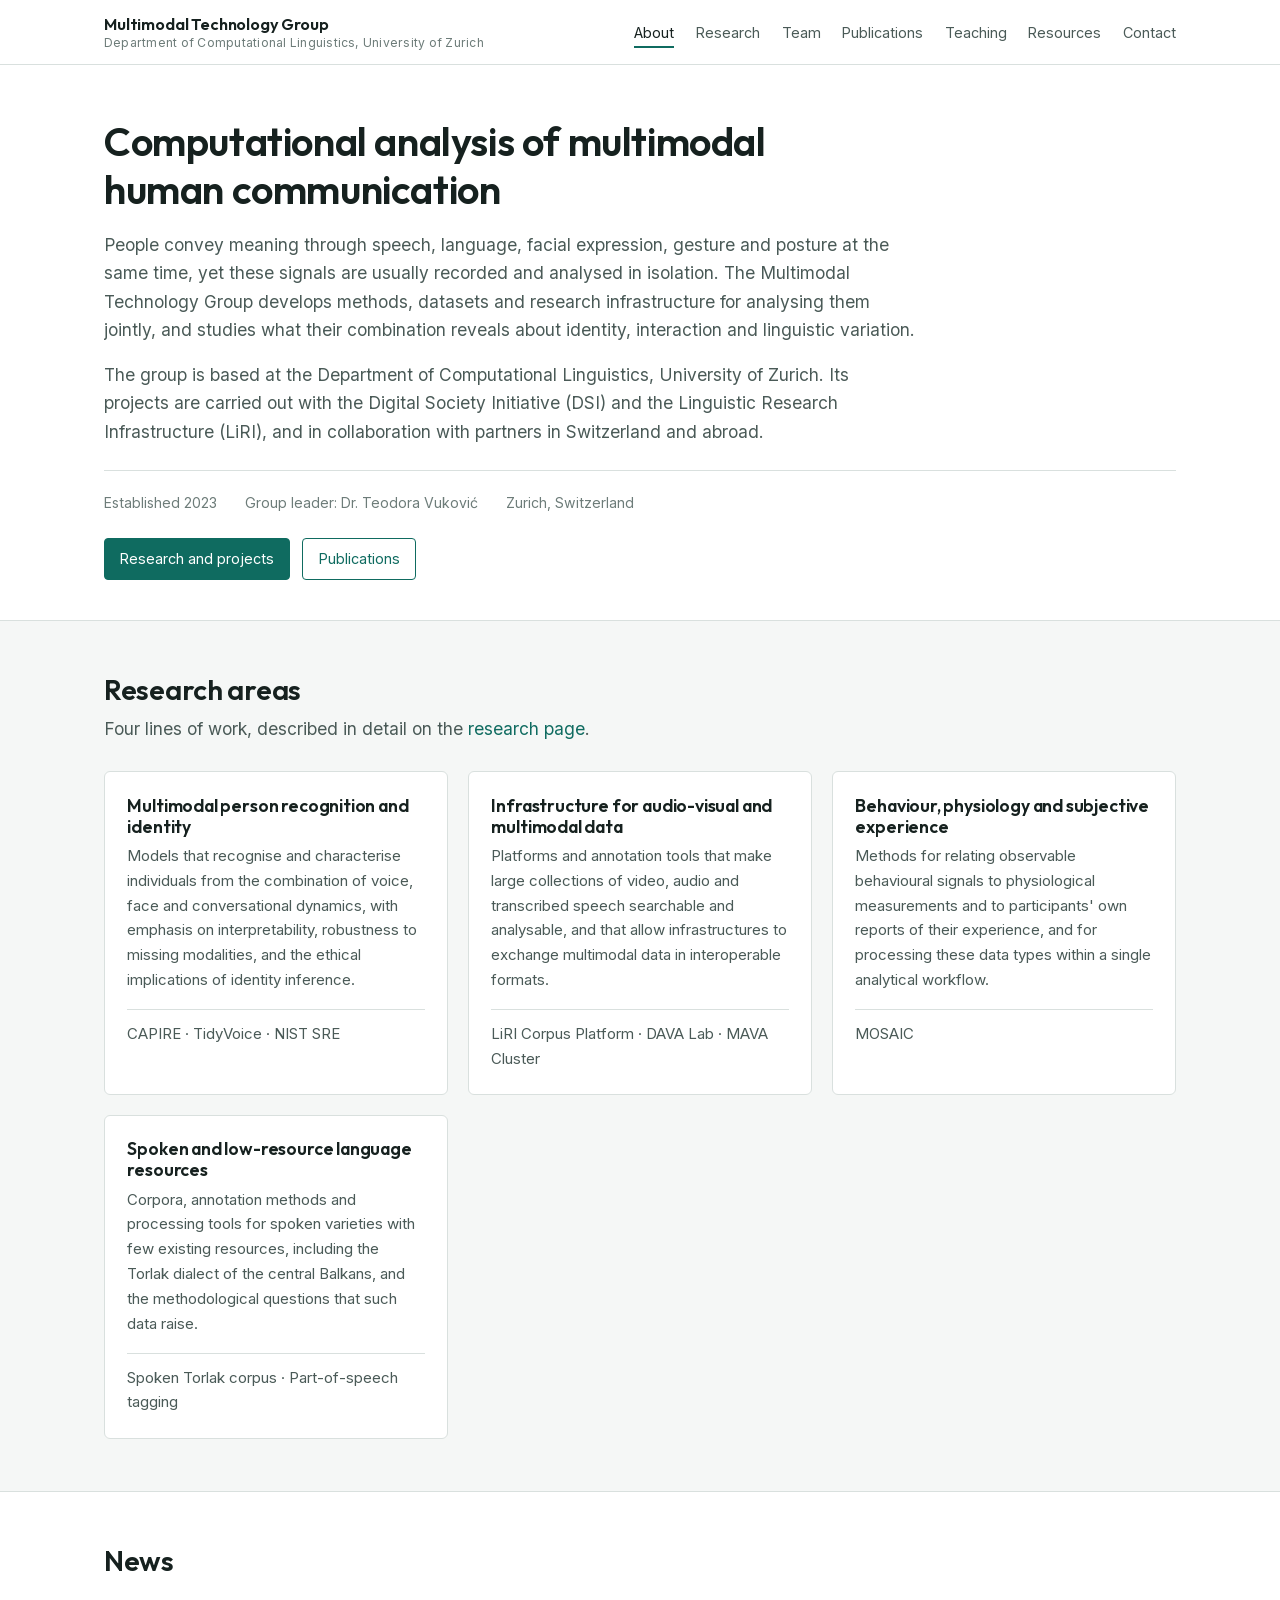
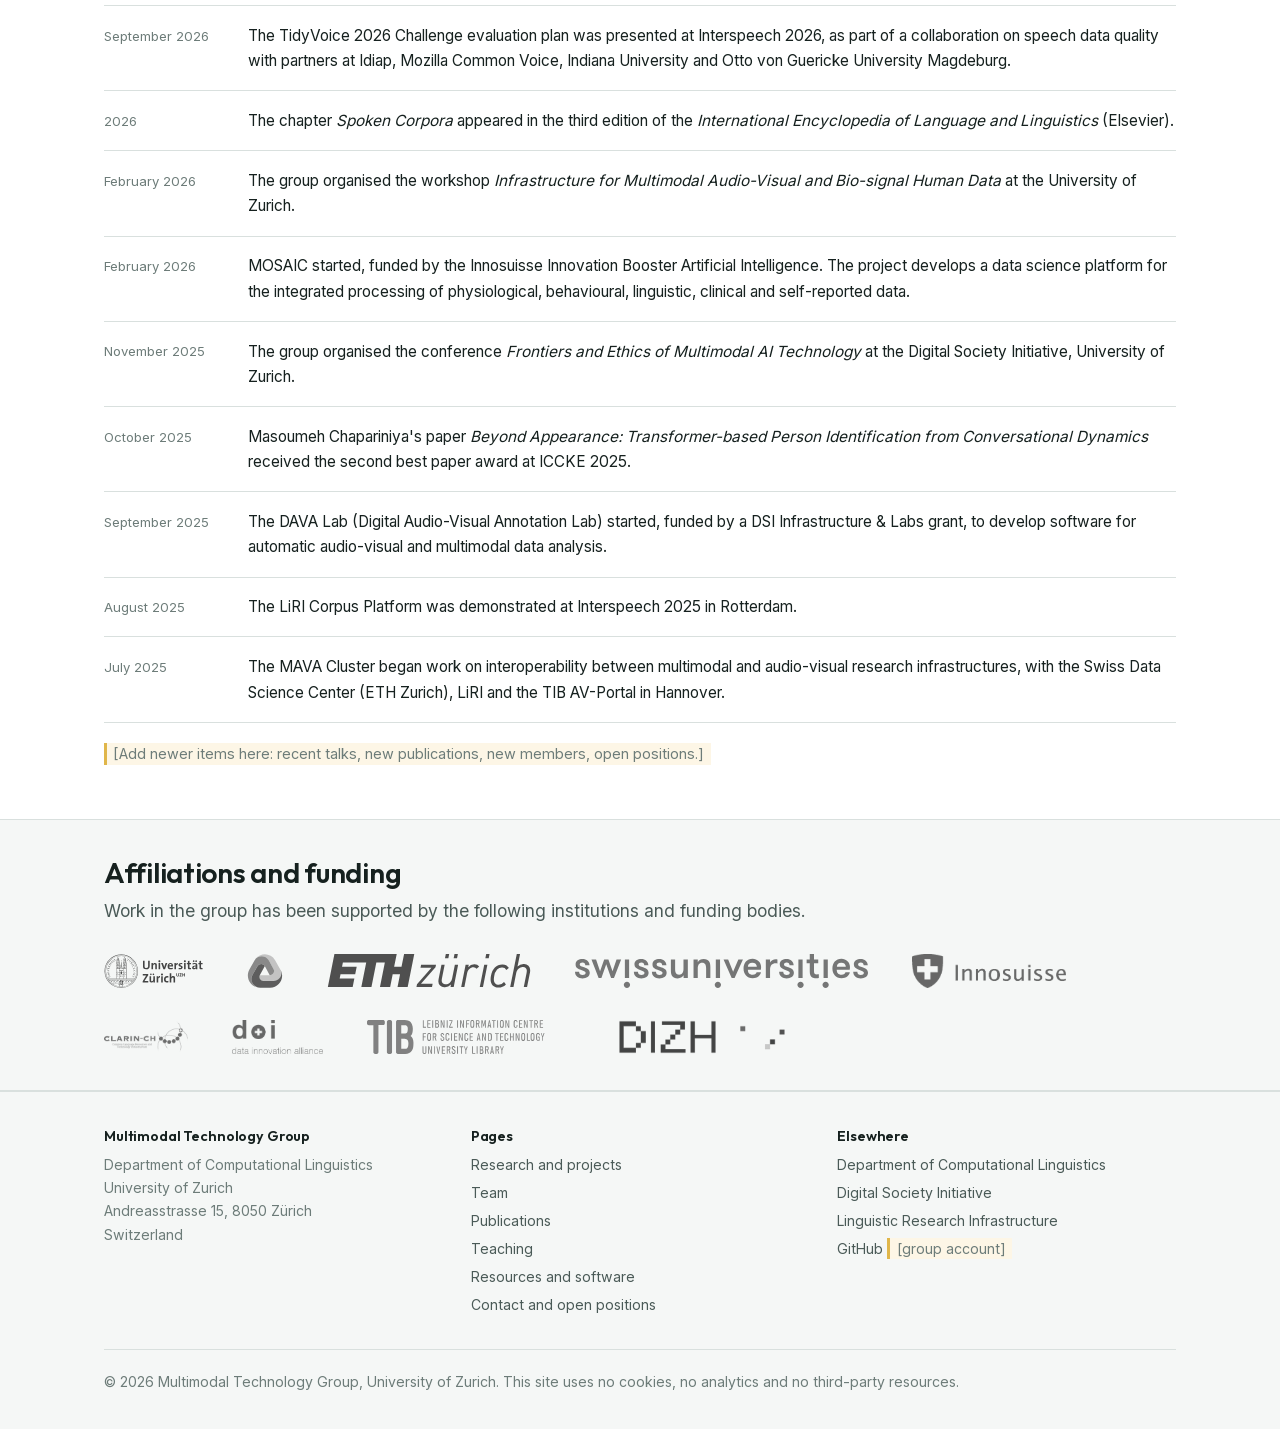
==== index.html @ 4d5e39e8 "Create the Multimodal Technology Group website Seven static pages — about and news, research, team, " ====
<!DOCTYPE html>
<html lang="en-GB">
<head>
<meta charset="UTF-8">
<meta name="viewport" content="width=device-width, initial-scale=1.0">
<title>Multimodal Technology Group | University of Zurich</title>
<meta name="description" content="The Multimodal Technology Group at the Department of Computational Linguistics, University of Zurich, develops computational methods and research infrastructure for the joint analysis of speech, language, facial expression, body movement and physiological signals.">
<meta property="og:type" content="website">
<meta property="og:title" content="Multimodal Technology Group | University of Zurich">
<meta property="og:description" content="Computational methods and research infrastructure for the joint analysis of speech, language, facial expression, body movement and physiological signals.">
<meta property="og:locale" content="en_GB">
<link rel="icon" type="image/svg+xml" href="assets/favicon.svg">
<link rel="stylesheet" href="styles.css">
</head>
<body>
<a class="skip-link" href="#main">Skip to content</a>

<header class="site-header">
  <div class="header-inner">
    <a class="brand" href="index.html">
      <span class="brand__name">Multimodal Technology Group</span>
      <span class="brand__unit">Department of Computational Linguistics, University of Zurich</span>
    </a>
    <button class="nav-toggle" type="button" aria-expanded="false" aria-controls="site-nav" aria-label="Open menu">
      <svg viewBox="0 0 24 24" aria-hidden="true"><path d="M3 6h18v2H3zm0 5h18v2H3zm0 5h18v2H3z"/></svg>
    </button>
    <nav class="site-nav" id="site-nav" aria-label="Main">
      <ul>
        <li><a href="index.html" aria-current="page">About</a></li>
        <li><a href="research.html">Research</a></li>
        <li><a href="team.html">Team</a></li>
        <li><a href="publications.html">Publications</a></li>
        <li><a href="teaching.html">Teaching</a></li>
        <li><a href="resources.html">Resources</a></li>
        <li><a href="contact.html">Contact</a></li>
      </ul>
    </nav>
  </div>
</header>

<main id="main">

<section class="intro">
  <div class="wrap">
    <h1>Computational analysis of multimodal human communication</h1>
    <p>People convey meaning through speech, language, facial expression, gesture and posture at the same time, yet
      these signals are usually recorded and analysed in isolation. The Multimodal Technology Group develops methods,
      datasets and research infrastructure for analysing them jointly, and studies what their combination reveals about
      identity, interaction and linguistic variation.</p>
    <p>The group is based at the Department of Computational Linguistics, University of Zurich. Its projects are carried
      out with the Digital Society Initiative (DSI) and the Linguistic Research Infrastructure (LiRI), and in
      collaboration with partners in Switzerland and abroad.</p>
    <div class="intro__meta">
      <span>Established 2023</span>
      <span>Group leader: Dr. Teodora Vuković</span>
      <span>Zurich, Switzerland</span>
    </div>
    <div class="actions">
      <a class="btn btn--solid" href="research.html">Research and projects</a>
      <a class="btn" href="publications.html">Publications</a>
    </div>
  </div>
</section>

<section class="band">
  <div class="wrap">
    <div class="section-head">
      <h2>Research areas</h2>
      <p class="lead">Four lines of work, described in detail on the <a href="research.html">research page</a>.</p>
    </div>
    <div class="grid grid-2">
      <article class="card">
        <h3>Multimodal person recognition and identity</h3>
        <p>Models that recognise and characterise individuals from the combination of voice, face and conversational
          dynamics, with emphasis on interpretability, robustness to missing modalities, and the ethical implications of
          identity inference.</p>
        <p class="card__meta">CAPIRE · TidyVoice · NIST SRE</p>
      </article>
      <article class="card">
        <h3>Infrastructure for audio-visual and multimodal data</h3>
        <p>Platforms and annotation tools that make large collections of video, audio and transcribed speech searchable
          and analysable, and that allow infrastructures to exchange multimodal data in interoperable formats.</p>
        <p class="card__meta">LiRI Corpus Platform · DAVA Lab · MAVA Cluster</p>
      </article>
      <article class="card">
        <h3>Behaviour, physiology and subjective experience</h3>
        <p>Methods for relating observable behavioural signals to physiological measurements and to participants' own
          reports of their experience, and for processing these data types within a single analytical workflow.</p>
        <p class="card__meta">MOSAIC</p>
      </article>
      <article class="card">
        <h3>Spoken and low-resource language resources</h3>
        <p>Corpora, annotation methods and processing tools for spoken varieties with few existing resources, including
          the Torlak dialect of the central Balkans, and the methodological questions that such data raise.</p>
        <p class="card__meta">Spoken Torlak corpus · Part-of-speech tagging</p>
      </article>
    </div>
  </div>
</section>

<section id="news">
  <div class="wrap">
    <div class="section-head">
      <h2>News</h2>
    </div>
    <ul class="news">
      <li>
        <time datetime="2026-09">September 2026</time>
        <div>
          <p>The TidyVoice 2026 Challenge evaluation plan was presented at Interspeech 2026, as part of a collaboration
            on speech data quality with partners at Idiap, Mozilla Common Voice, Indiana University and
            Otto von Guericke University Magdeburg.</p>
        </div>
      </li>
      <li>
        <time datetime="2026-04">2026</time>
        <div>
          <p>The chapter <em>Spoken Corpora</em> appeared in the third edition of the
            <em>International Encyclopedia of Language and Linguistics</em> (Elsevier).</p>
        </div>
      </li>
      <li>
        <time datetime="2026-02">February 2026</time>
        <div>
          <p>The group organised the workshop <em>Infrastructure for Multimodal Audio-Visual and Bio-signal Human
            Data</em> at the University of Zurich.</p>
        </div>
      </li>
      <li>
        <time datetime="2026-02">February 2026</time>
        <div>
          <p>MOSAIC started, funded by the Innosuisse Innovation Booster Artificial Intelligence. The project develops a
            data science platform for the integrated processing of physiological, behavioural, linguistic, clinical and
            self-reported data.</p>
        </div>
      </li>
      <li>
        <time datetime="2025-11">November 2025</time>
        <div>
          <p>The group organised the conference <em>Frontiers and Ethics of Multimodal AI Technology</em> at the Digital
            Society Initiative, University of Zurich.</p>
        </div>
      </li>
      <li>
        <time datetime="2025-10">October 2025</time>
        <div>
          <p>Masoumeh Chapariniya's paper <em>Beyond Appearance: Transformer-based Person Identification from
            Conversational Dynamics</em> received the second best paper award at ICCKE 2025.</p>
        </div>
      </li>
      <li>
        <time datetime="2025-09">September 2025</time>
        <div>
          <p>The DAVA Lab (Digital Audio-Visual Annotation Lab) started, funded by a DSI Infrastructure &amp; Labs
            grant, to develop software for automatic audio-visual and multimodal data analysis.</p>
        </div>
      </li>
      <li>
        <time datetime="2025-08">August 2025</time>
        <div>
          <p>The LiRI Corpus Platform was demonstrated at Interspeech 2025 in Rotterdam.</p>
        </div>
      </li>
      <li>
        <time datetime="2025-07">July 2025</time>
        <div>
          <p>The MAVA Cluster began work on interoperability between multimodal and audio-visual research
            infrastructures, with the Swiss Data Science Center (ETH Zurich), LiRI and the TIB AV-Portal in Hannover.</p>
        </div>
      </li>
    </ul>
    <p style="margin-top:1.25rem;font-size:.9rem;color:var(--ink-faint);">
      <span class="placeholder">[Add newer items here: recent talks, new publications, new members, open positions.]</span>
    </p>
  </div>
</section>

<section class="band tight">
  <div class="wrap">
    <div class="section-head">
      <h2>Affiliations and funding</h2>
      <p class="lead">Work in the group has been supported by the following institutions and funding bodies.</p>
    </div>
    <div class="logo-strip">
      <img src="assets/logos/uzh.svg" alt="University of Zurich">
      <img src="assets/logos/sdsc.svg" alt="Swiss Data Science Center">
      <img src="assets/logos/ethz.svg" alt="ETH Zurich">
      <img src="assets/logos/swissuniversities.svg" alt="swissuniversities">
      <img src="assets/logos/innosuisse.png" alt="Innosuisse">
      <img src="assets/logos/clarin-ch.png" alt="CLARIN-CH">
      <img src="assets/logos/data-innovation-alliance.png" alt="Data Innovation Alliance">
      <img src="assets/logos/tib.svg" alt="TIB">
      <img src="assets/logos/dizh.png" alt="Digitalisierungsinitiative der Zürcher Hochschulen">
    </div>
  </div>
</section>

</main>

<footer class="site-footer">
  <div class="wrap">
    <div class="footer-inner">
      <div>
        <h3>Multimodal Technology Group</h3>
        <p>Department of Computational Linguistics<br>
          University of Zurich<br>
          Andreasstrasse 15, 8050 Zürich<br>
          Switzerland</p>
      </div>
      <div>
        <h3>Pages</h3>
        <ul>
          <li><a href="research.html">Research and projects</a></li>
          <li><a href="team.html">Team</a></li>
          <li><a href="publications.html">Publications</a></li>
          <li><a href="teaching.html">Teaching</a></li>
          <li><a href="resources.html">Resources and software</a></li>
          <li><a href="contact.html">Contact and open positions</a></li>
        </ul>
      </div>
      <div>
        <h3>Elsewhere</h3>
        <ul>
          <li><a href="https://www.cl.uzh.ch/en.html">Department of Computational Linguistics</a></li>
          <li><a href="https://www.dsi.uzh.ch/en.html">Digital Society Initiative</a></li>
          <li><a href="https://www.liri.uzh.ch/en.html">Linguistic Research Infrastructure</a></li>
          <li><a href="https://github.com/">GitHub <span class="placeholder">[group account]</span></a></li>
        </ul>
      </div>
    </div>
    <div class="footer-base">
      <p>&copy; 2026 Multimodal Technology Group, University of Zurich. This site uses no cookies, no analytics and no
        third-party resources.</p>
    </div>
  </div>
</footer>

<script src="script.js"></script>
</body>
</html>
---- styles.css ----
/* Multimodal Technology Group — University of Zurich
   Self-hosted fonts: the page makes no third-party requests, so visitor
   IP addresses are never disclosed to a font or analytics provider. */

@font-face {
    font-family: 'Outfit';
    font-style: normal;
    font-weight: 300 700;
    font-display: swap;
    src: url('assets/fonts/outfit-latin-ext.woff2') format('woff2');
    unicode-range: U+0100-02BA, U+02BD-02C5, U+02C7-02CC, U+02CE-02D7, U+02DD-02FF, U+0304, U+0308, U+0329, U+1D00-1DBF, U+1E00-1E9F, U+1EF2-1EFF, U+2020, U+20A0-20AB, U+20AD-20C0, U+2113, U+2C60-2C7F, U+A720-A7FF;
}
@font-face {
    font-family: 'Outfit';
    font-style: normal;
    font-weight: 300 700;
    font-display: swap;
    src: url('assets/fonts/outfit-latin.woff2') format('woff2');
    unicode-range: U+0000-00FF, U+0131, U+0152-0153, U+02BB-02BC, U+02C6, U+02DA, U+02DC, U+0304, U+0308, U+0329, U+2000-206F, U+20AC, U+2122, U+2191, U+2193, U+2212, U+2215, U+FEFF, U+FFFD;
}
@font-face {
    font-family: 'Inter';
    font-style: normal;
    font-weight: 300 500;
    font-display: swap;
    src: url('assets/fonts/inter-latin-ext.woff2') format('woff2');
    unicode-range: U+0100-02BA, U+02BD-02C5, U+02C7-02CC, U+02CE-02D7, U+02DD-02FF, U+0304, U+0308, U+0329, U+1D00-1DBF, U+1E00-1E9F, U+1EF2-1EFF, U+2020, U+20A0-20AB, U+20AD-20C0, U+2113, U+2C60-2C7F, U+A720-A7FF;
}
@font-face {
    font-family: 'Inter';
    font-style: normal;
    font-weight: 300 500;
    font-display: swap;
    src: url('assets/fonts/inter-latin.woff2') format('woff2');
    unicode-range: U+0000-00FF, U+0131, U+0152-0153, U+02BB-02BC, U+02C6, U+02DA, U+02DC, U+0304, U+0308, U+0329, U+2000-206F, U+20AC, U+2122, U+2191, U+2193, U+2212, U+2215, U+FEFF, U+FFFD;
}

:root {
    --bg: #ffffff;
    --bg-soft: #f5f7f6;
    --bg-soft-2: #eceff0;
    --line: #d9e0de;
    --line-strong: #b9c4c1;
    --ink: #16211f;
    --ink-soft: #4a5a57;
    --ink-faint: #6d7c79;
    --accent: #0f6b60;
    --accent-dark: #0a4f47;
    --accent-wash: #e8f1ef;
    --font-heading: 'Outfit', 'Helvetica Neue', Arial, sans-serif;
    --font-body: 'Inter', 'Helvetica Neue', Arial, sans-serif;
    --nav-h: 64px;
    --wrap: 1120px;
}

*, *::before, *::after { box-sizing: border-box; }
html { -webkit-text-size-adjust: 100%; scroll-behavior: smooth; }
body {
    margin: 0;
    background: var(--bg);
    color: var(--ink);
    font-family: var(--font-body);
    font-size: 1rem;
    font-weight: 400;
    line-height: 1.65;
    -webkit-font-smoothing: antialiased;
}
img { max-width: 100%; height: auto; }
a { color: var(--accent); text-decoration: none; }
a:hover { text-decoration: underline; }

h1, h2, h3, h4 {
    font-family: var(--font-heading);
    font-weight: 600;
    line-height: 1.2;
    color: var(--ink);
    margin: 0;
    letter-spacing: -0.01em;
}
h1 { font-size: clamp(1.9rem, 3.4vw, 2.5rem); }
h2 { font-size: clamp(1.4rem, 2.2vw, 1.75rem); }
h3 { font-size: 1.1rem; font-weight: 600; }
p { margin: 0 0 1rem; }
p:last-child { margin-bottom: 0; }

.skip-link {
    position: absolute; left: -9999px; top: 0;
    background: var(--accent); color: #fff; padding: .6rem 1rem; z-index: 100;
}
.skip-link:focus { left: 0; }
:focus-visible { outline: 2px solid var(--accent); outline-offset: 2px; }

/* ---------- Header ---------- */
.site-header {
    position: sticky; top: 0; z-index: 50;
    background: rgba(255, 255, 255, 0.96);
    border-bottom: 1px solid var(--line);
    backdrop-filter: saturate(140%) blur(6px);
}
.header-inner {
    max-width: var(--wrap); margin: 0 auto;
    padding: 0 1.5rem;
    min-height: var(--nav-h);
    display: flex; align-items: center; gap: 1.5rem;
}
.brand { display: flex; flex-direction: column; line-height: 1.25; padding: .7rem 0; }
.brand:hover { text-decoration: none; }
.brand__name {
    font-family: var(--font-heading); font-size: 1.02rem; font-weight: 600;
    color: var(--ink); letter-spacing: -0.01em;
}
.brand__unit { font-size: .76rem; color: var(--ink-faint); letter-spacing: .02em; }

.nav-toggle {
    margin-left: auto; display: none;
    background: none; border: 1px solid var(--line); border-radius: 4px;
    padding: .4rem .5rem; cursor: pointer; color: var(--ink);
}
.nav-toggle svg { width: 20px; height: 20px; fill: currentColor; display: block; }

.site-nav { margin-left: auto; }
.site-nav ul {
    list-style: none; margin: 0; padding: 0;
    display: flex; gap: 1.35rem; align-items: center;
}
.site-nav a {
    font-size: .9rem; color: var(--ink-soft); padding: .35rem 0;
    border-bottom: 2px solid transparent;
}
.site-nav a:hover { color: var(--ink); text-decoration: none; border-bottom-color: var(--line-strong); }
.site-nav a[aria-current="page"] { color: var(--ink); border-bottom-color: var(--accent); }

/* ---------- Layout ---------- */
.wrap { max-width: var(--wrap); margin: 0 auto; padding: 0 1.5rem; }
.narrow { max-width: 72ch; }
section { padding: 3.25rem 0; }
section.tight { padding: 2.25rem 0; }
.band { background: var(--bg-soft); border-top: 1px solid var(--line); border-bottom: 1px solid var(--line); }
.section-head { margin-bottom: 1.75rem; }
.section-head h2 { margin-bottom: .5rem; }
.lead { font-size: 1.08rem; color: var(--ink-soft); }

.page-title { padding: 2.75rem 0 1.5rem; border-bottom: 1px solid var(--line); }
.page-title h1 { margin-bottom: .75rem; }
.page-title p { color: var(--ink-soft); max-width: 74ch; }

/* ---------- Home intro ---------- */
.intro { padding: 3.25rem 0 2.5rem; }
.intro h1 { max-width: 30ch; margin-bottom: 1.1rem; }
.intro p { color: var(--ink-soft); max-width: 74ch; font-size: 1.08rem; }
.intro__meta {
    margin-top: 1.5rem; padding-top: 1.25rem; border-top: 1px solid var(--line);
    display: flex; flex-wrap: wrap; gap: .5rem 1.75rem;
    font-size: .88rem; color: var(--ink-faint);
}

/* ---------- Grids and cards ---------- */
.grid { display: grid; gap: 1.25rem; }
.grid-2 { grid-template-columns: repeat(auto-fit, minmax(300px, 1fr)); }
.grid-3 { grid-template-columns: repeat(auto-fit, minmax(260px, 1fr)); }
.grid-4 { grid-template-columns: repeat(auto-fit, minmax(210px, 1fr)); }

.card {
    background: var(--bg);
    border: 1px solid var(--line);
    border-radius: 6px;
    padding: 1.4rem;
}
.card h3 { margin-bottom: .45rem; }
.card p { font-size: .94rem; color: var(--ink-soft); }
.card__meta {
    font-size: .8rem; color: var(--ink-faint); margin-top: .9rem;
    padding-top: .75rem; border-top: 1px solid var(--line);
}
.band .card { background: #fff; }

/* ---------- Topic list ---------- */
.topics { list-style: none; margin: 0; padding: 0; }
.topics li {
    padding: 1rem 0; border-top: 1px solid var(--line);
    display: grid; grid-template-columns: minmax(150px, 230px) 1fr; gap: 1.5rem;
}
.topics li:last-child { border-bottom: 1px solid var(--line); }
.topics h3 { font-size: 1rem; }
.topics p { font-size: .94rem; color: var(--ink-soft); }

/* ---------- News ---------- */
.news { list-style: none; margin: 0; padding: 0; }
.news li {
    padding: 1.05rem 0; border-top: 1px solid var(--line);
    display: grid; grid-template-columns: 7.5rem 1fr; gap: 1.5rem;
}
.news li:last-child { border-bottom: 1px solid var(--line); }
.news time {
    font-size: .82rem; color: var(--ink-faint);
    font-variant-numeric: tabular-nums; padding-top: .18rem;
}
.news p { font-size: .96rem; }

/* ---------- Team ---------- */
.people { list-style: none; margin: 0; padding: 0; display: grid; gap: 1.25rem; }
.person {
    border: 1px solid var(--line); border-radius: 6px; padding: 1.4rem;
    display: grid; grid-template-columns: 1fr; gap: .4rem;
}
.person__name { font-family: var(--font-heading); font-size: 1.05rem; font-weight: 600; }
.person__role { font-size: .88rem; color: var(--accent-dark); }
.person__body { font-size: .94rem; color: var(--ink-soft); }
.person__links { font-size: .85rem; margin-top: .35rem; }
.person__links a { margin-right: 1rem; }

/* ---------- Publications ---------- */
.pub-year {
    font-family: var(--font-heading); font-size: 1.05rem; font-weight: 600;
    margin: 2.25rem 0 .5rem; padding-bottom: .4rem;
    border-bottom: 1px solid var(--line-strong);
}
.pub { padding: .95rem 0; border-bottom: 1px solid var(--line); }
.pub__authors { font-size: .92rem; color: var(--ink-soft); margin: 0 0 .2rem; }
.pub__authors strong { color: var(--ink); font-weight: 500; }
.pub__title { font-size: .99rem; margin: 0 0 .2rem; }
.pub__venue { font-size: .88rem; color: var(--ink-faint); margin: 0; }
.pub__links { font-size: .85rem; margin: .35rem 0 0; }
.pub__links a { margin-right: .9rem; }

/* ---------- Definition rows (teaching, resources) ---------- */
.rows { margin: 0; }
.row {
    padding: 1.05rem 0; border-top: 1px solid var(--line);
    display: grid; grid-template-columns: 8.5rem 1fr; gap: 1.5rem;
}
.row:last-child { border-bottom: 1px solid var(--line); }
.row__when { font-size: .85rem; color: var(--ink-faint); padding-top: .15rem; }
.row__what h3 { font-size: 1rem; margin-bottom: .25rem; }
.row__what p { font-size: .94rem; color: var(--ink-soft); }

/* ---------- Misc ---------- */
.tag {
    display: inline-block; font-size: .76rem; letter-spacing: .02em;
    color: var(--accent-dark); background: var(--accent-wash);
    border-radius: 3px; padding: .14rem .45rem; margin-right: .35rem;
}
.btn {
    display: inline-block; font-size: .9rem;
    border: 1px solid var(--accent); color: var(--accent);
    border-radius: 4px; padding: .5rem .95rem;
}
.btn:hover { background: var(--accent); color: #fff; text-decoration: none; }
.btn--solid { background: var(--accent); color: #fff; }
.btn--solid:hover { background: var(--accent-dark); border-color: var(--accent-dark); }
.actions { display: flex; flex-wrap: wrap; gap: .75rem; margin-top: 1.5rem; }

.placeholder {
    color: var(--ink-faint); background: #fdf6e6;
    border-left: 3px solid #e0b64a; padding: .15rem .4rem;
}

.logo-strip {
    display: flex; flex-wrap: wrap; align-items: center; gap: 2rem 2.75rem;
    margin-top: 1.5rem;
}
.logo-strip img { height: 34px; width: auto; opacity: .72; filter: grayscale(1); }
.logo-strip img:hover { opacity: 1; filter: none; }

dl.contact { margin: 0; display: grid; grid-template-columns: 8.5rem 1fr; gap: .55rem 1.5rem; font-size: .96rem; }
dl.contact dt { color: var(--ink-faint); }
dl.contact dd { margin: 0; }

/* ---------- Footer ---------- */
.site-footer {
    border-top: 1px solid var(--line); background: var(--bg-soft);
    padding: 2.25rem 0; font-size: .88rem; color: var(--ink-faint);
}
.footer-inner { display: grid; grid-template-columns: repeat(auto-fit, minmax(230px, 1fr)); gap: 1.75rem; }
.site-footer h3 { font-size: .9rem; margin-bottom: .5rem; color: var(--ink); }
.site-footer ul { list-style: none; margin: 0; padding: 0; }
.site-footer li { margin-bottom: .3rem; }
.site-footer a { color: var(--ink-soft); }
.footer-base { margin-top: 1.75rem; padding-top: 1.25rem; border-top: 1px solid var(--line); }

/* ---------- Responsive ---------- */
@media (max-width: 860px) {
    .nav-toggle { display: block; }
    .site-nav {
        display: none; position: absolute; left: 0; right: 0; top: 100%;
        background: #fff; border-bottom: 1px solid var(--line);
        padding: .5rem 1.5rem 1rem;
    }
    .site-nav.open { display: block; }
    .site-nav ul { flex-direction: column; align-items: stretch; gap: 0; }
    .site-nav li { border-top: 1px solid var(--line); }
    .site-nav a { display: block; padding: .7rem 0; border-bottom: none; }
    .site-nav a[aria-current="page"] { border-bottom: none; color: var(--accent); }
    .header-inner { position: relative; }
}
@media (max-width: 620px) {
    .topics li, .news li, .row, dl.contact { grid-template-columns: 1fr; gap: .4rem; }
    .news li { gap: .25rem; }
    section { padding: 2.5rem 0; }
}
@media print {
    .site-header, .site-footer, .actions { display: none; }
    body { color: #000; }
}
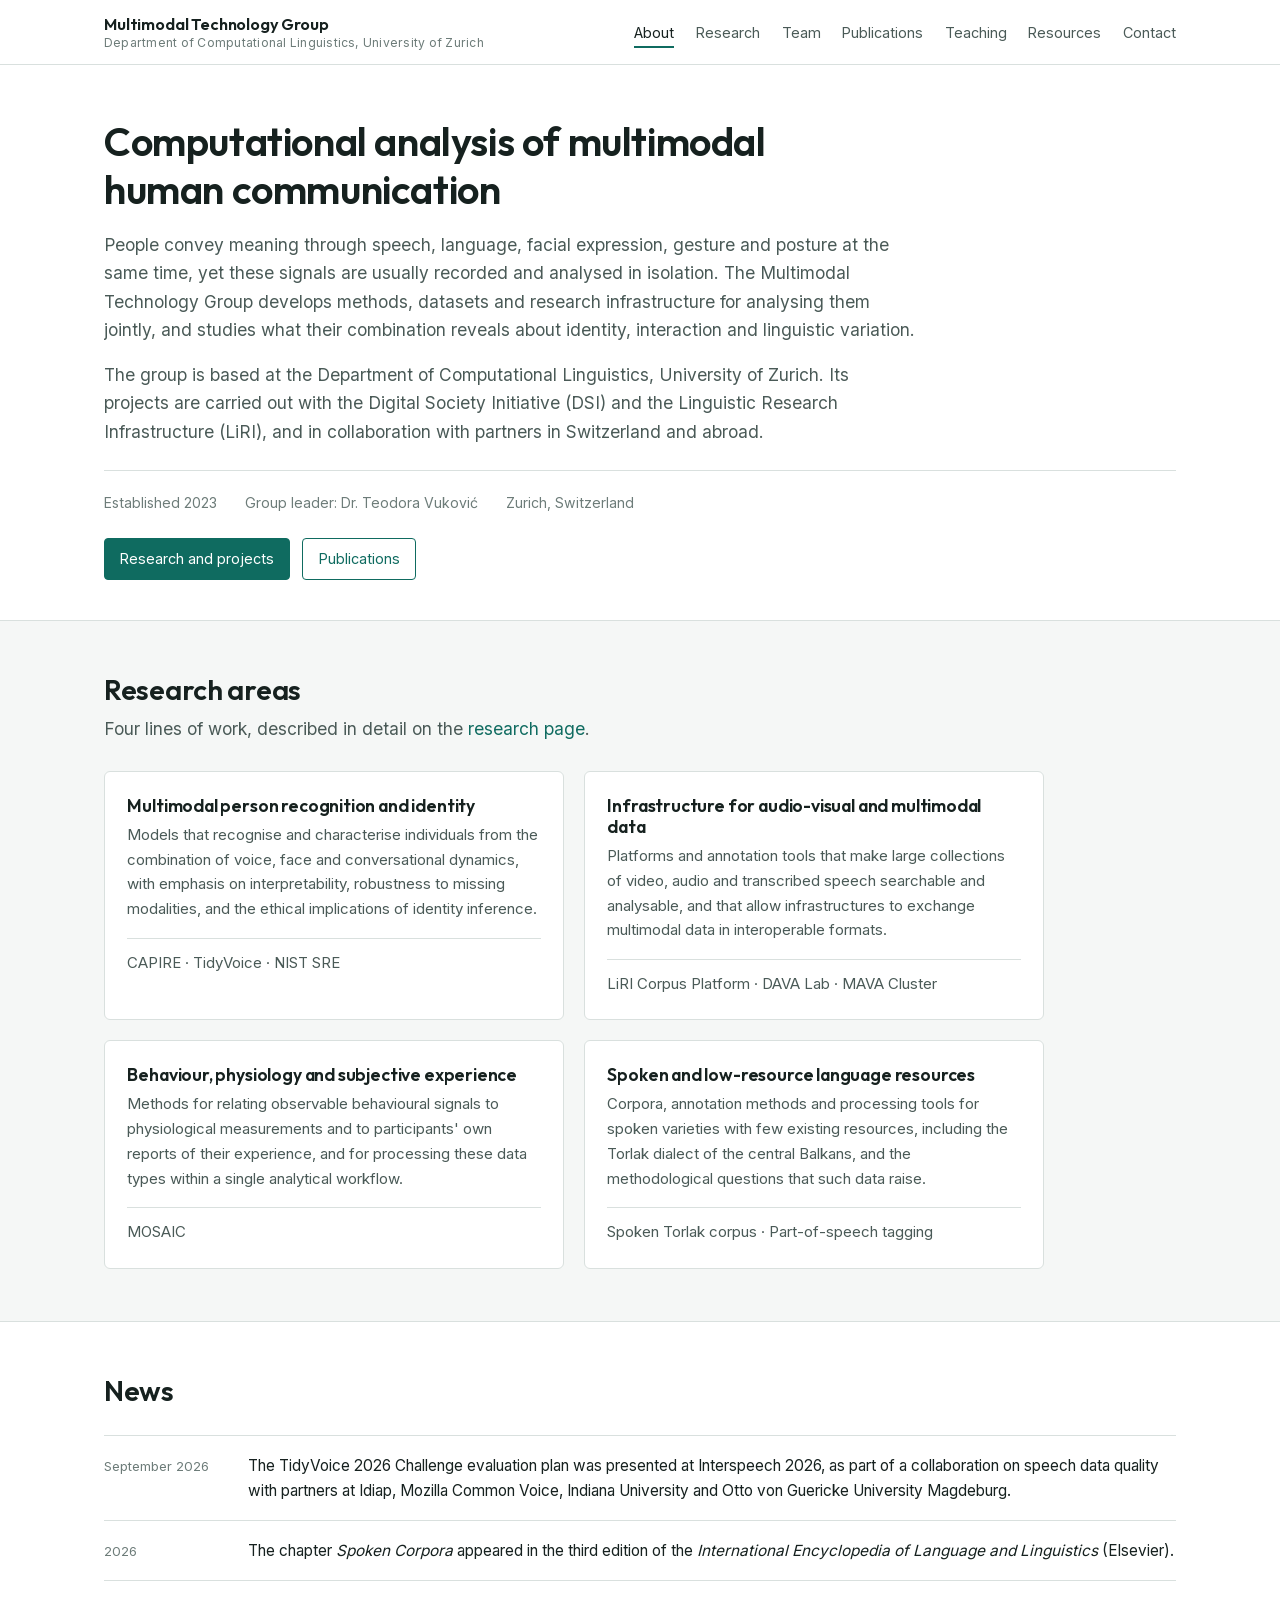
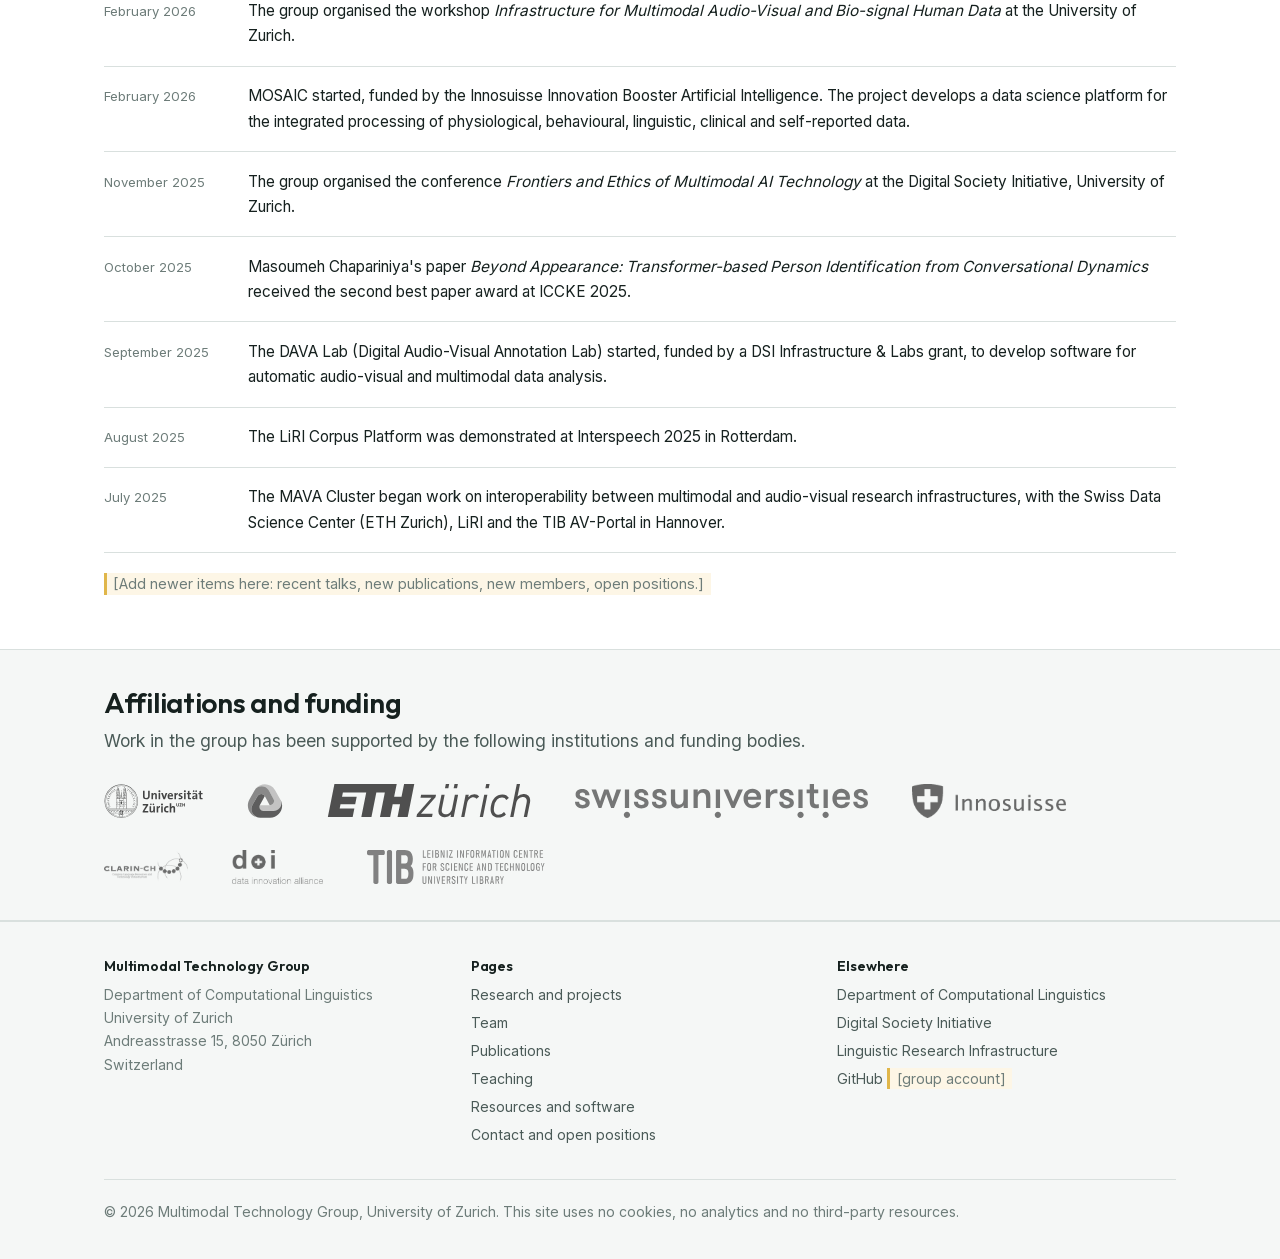
==== commit e4418ab0: "Lay the research areas out in two columns and drop an unsourced logo The four cards on the home page" ====
--- a/index.html
+++ b/index.html
@@ -68,7 +68,7 @@
       <h2>Research areas</h2>
       <p class="lead">Four lines of work, described in detail on the <a href="research.html">research page</a>.</p>
     </div>
-    <div class="grid grid-2">
+    <div class="grid grid-2 grid-pair">
       <article class="card">
         <h3>Multimodal person recognition and identity</h3>
         <p>Models that recognise and characterise individuals from the combination of voice, face and conversational
@@ -190,7 +190,6 @@
       <img src="assets/logos/clarin-ch.png" alt="CLARIN-CH">
       <img src="assets/logos/data-innovation-alliance.png" alt="Data Innovation Alliance">
       <img src="assets/logos/tib.svg" alt="TIB">
-      <img src="assets/logos/dizh.png" alt="Digitalisierungsinitiative der Zürcher Hochschulen">
     </div>
   </div>
 </section>
--- a/styles.css
+++ b/styles.css
@@ -156,7 +156,8 @@
 
 /* ---------- Grids and cards ---------- */
 .grid { display: grid; gap: 1.25rem; }
-.grid-2 { grid-template-columns: repeat(auto-fit, minmax(300px, 1fr)); }
+.grid-2 { grid-template-columns: repeat(auto-fit, minmax(340px, 1fr)); }
+.grid-pair { max-width: 940px; }
 .grid-3 { grid-template-columns: repeat(auto-fit, minmax(260px, 1fr)); }
 .grid-4 { grid-template-columns: repeat(auto-fit, minmax(210px, 1fr)); }
 
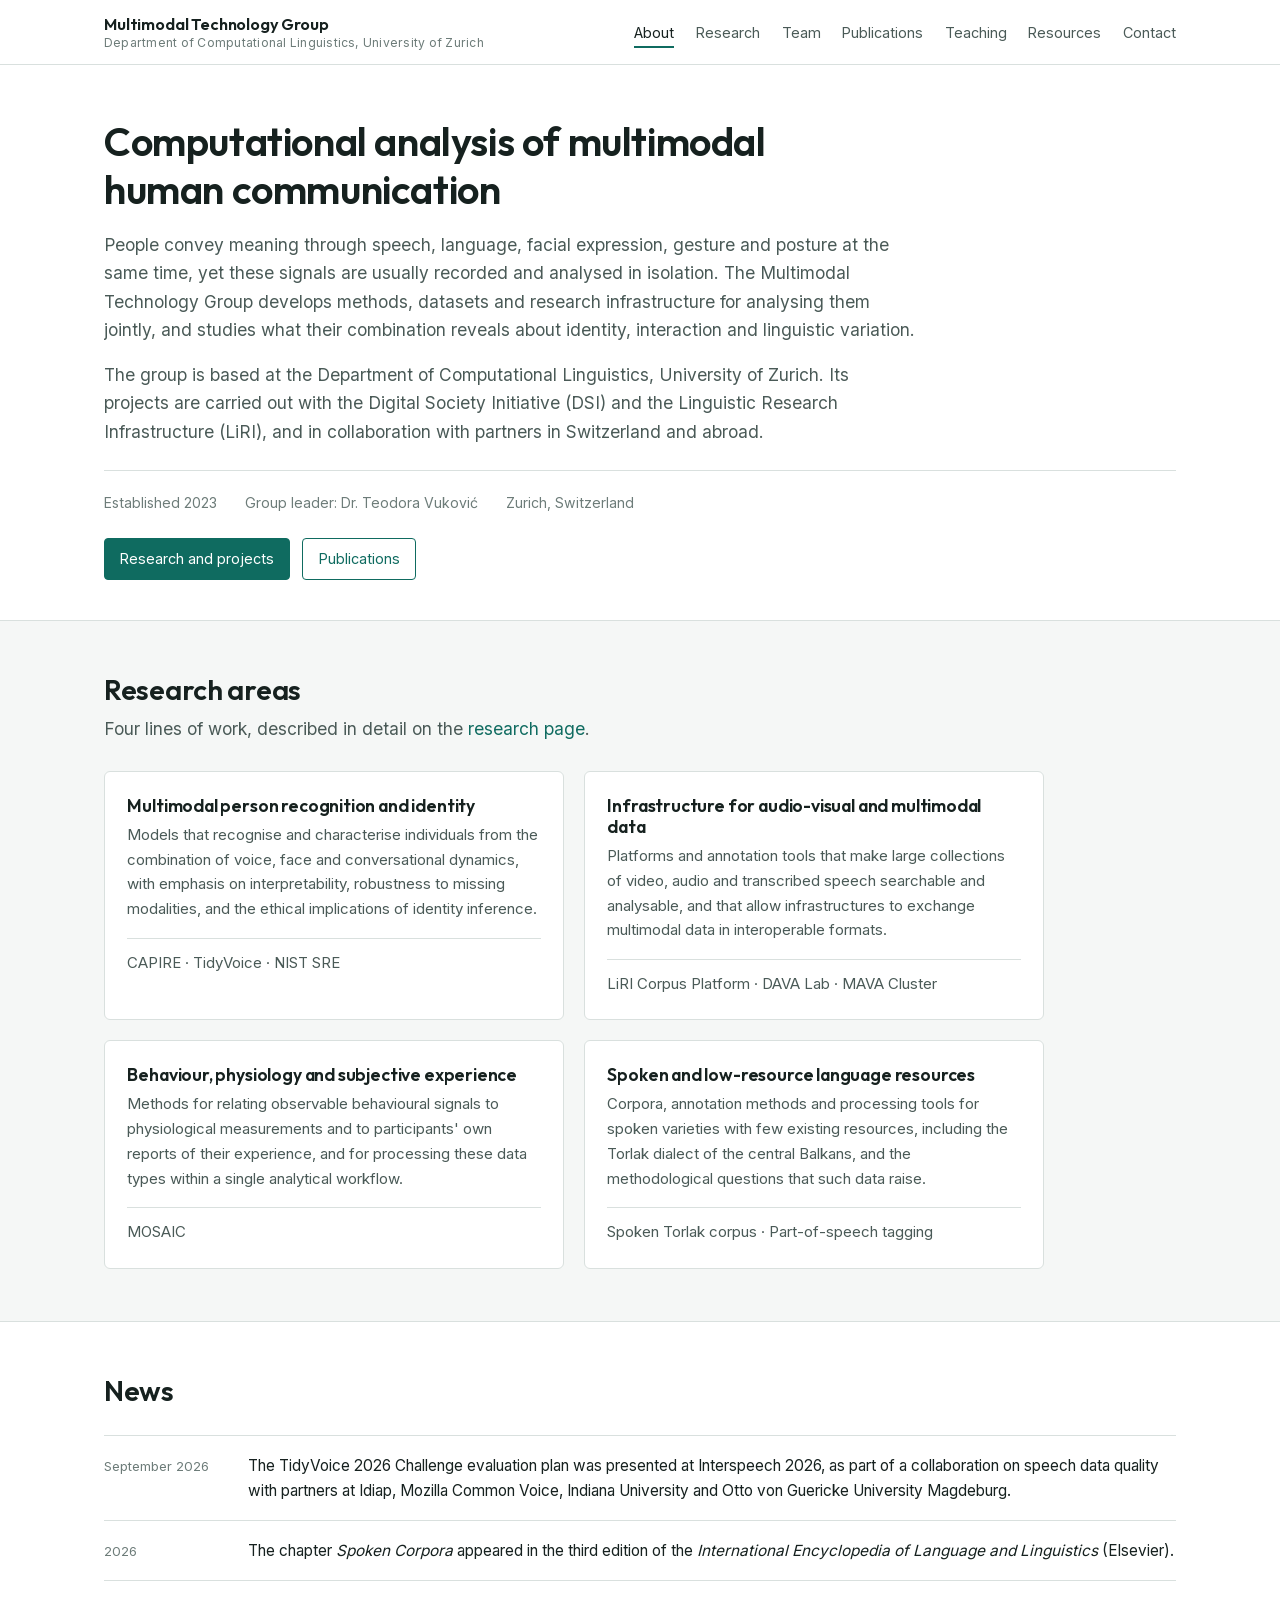
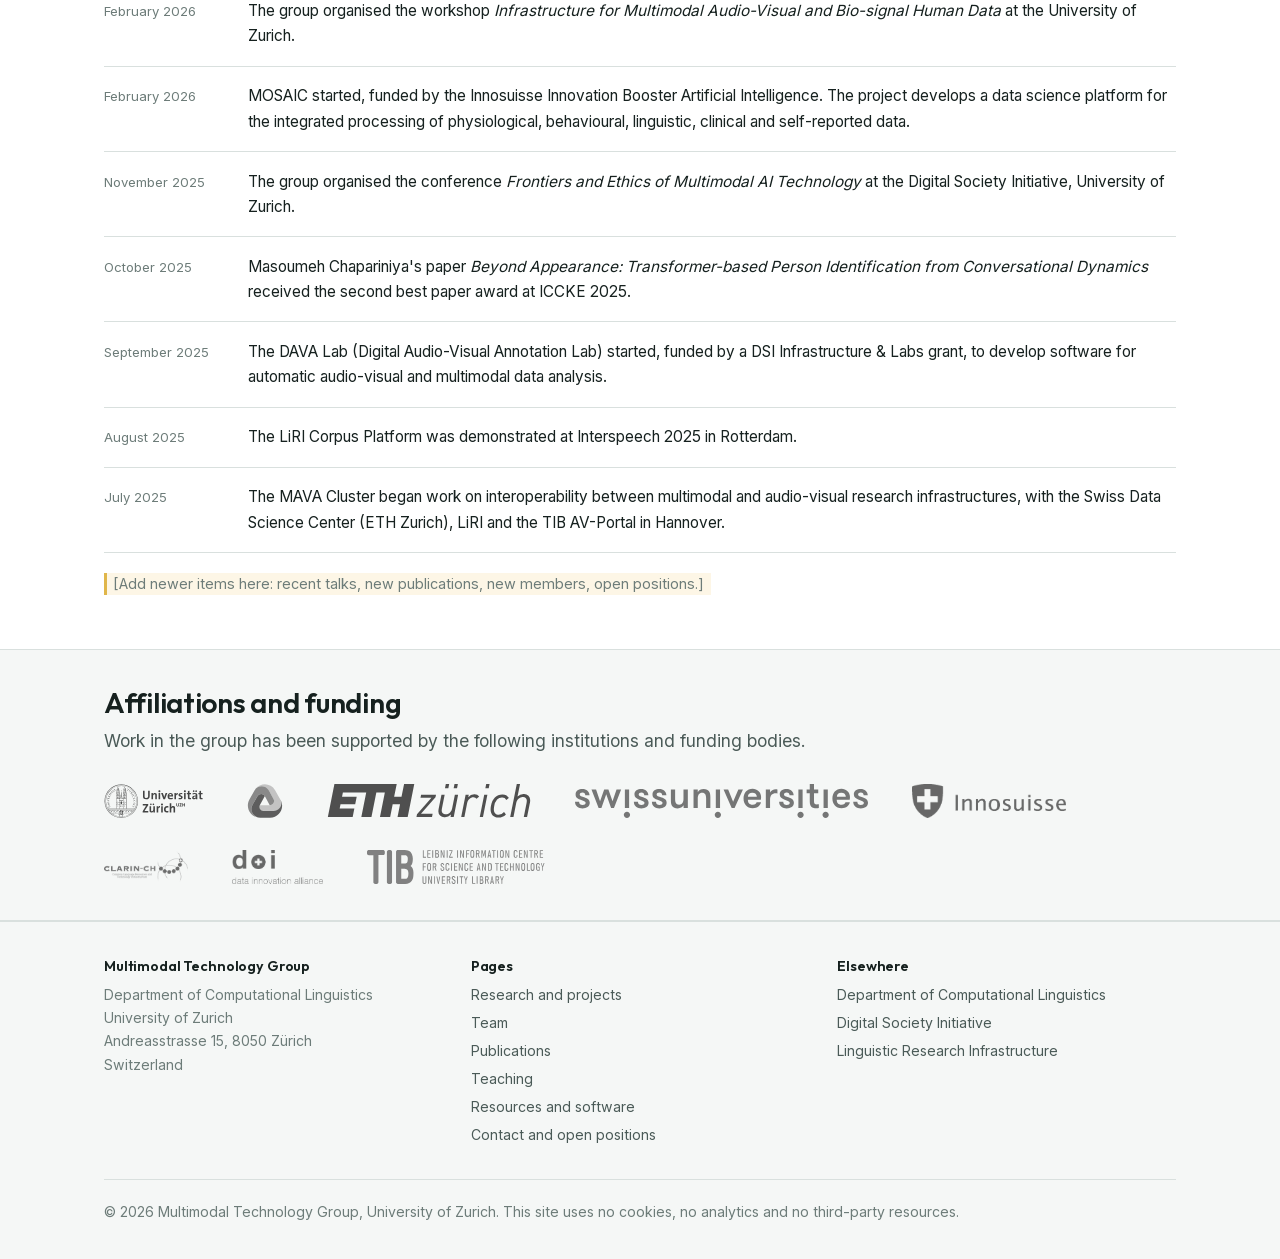
==== commit be465299: "Fill in the links, the vacancies note and the partner list Icon links for each member (UZH profile, " ====
--- a/index.html
+++ b/index.html
@@ -223,7 +223,6 @@
           <li><a href="https://www.cl.uzh.ch/en.html">Department of Computational Linguistics</a></li>
           <li><a href="https://www.dsi.uzh.ch/en.html">Digital Society Initiative</a></li>
           <li><a href="https://www.liri.uzh.ch/en.html">Linguistic Research Infrastructure</a></li>
-          <li><a href="https://github.com/">GitHub <span class="placeholder">[group account]</span></a></li>
         </ul>
       </div>
     </div>
--- a/styles.css
+++ b/styles.css
@@ -303,3 +303,18 @@
     .site-header, .site-footer, .actions { display: none; }
     body { color: #000; }
 }
+
+/* ---------- Icon links ---------- */
+.icons { display: flex; align-items: center; gap: .6rem; margin-top: .6rem; flex-wrap: wrap; }
+.icons a {
+    display: inline-flex; align-items: center; justify-content: center;
+    width: 30px; height: 30px; border: 1px solid var(--line); border-radius: 4px;
+    color: var(--ink-soft); background: #fff;
+}
+.icons a:hover { color: #fff; background: var(--accent); border-color: var(--accent); text-decoration: none; }
+.icons svg { width: 16px; height: 16px; fill: currentColor; display: block; }
+.icons .placeholder { font-size: .8rem; }
+.visually-hidden {
+    position: absolute; width: 1px; height: 1px; margin: -1px; padding: 0;
+    overflow: hidden; clip: rect(0 0 0 0); white-space: nowrap; border: 0;
+}
